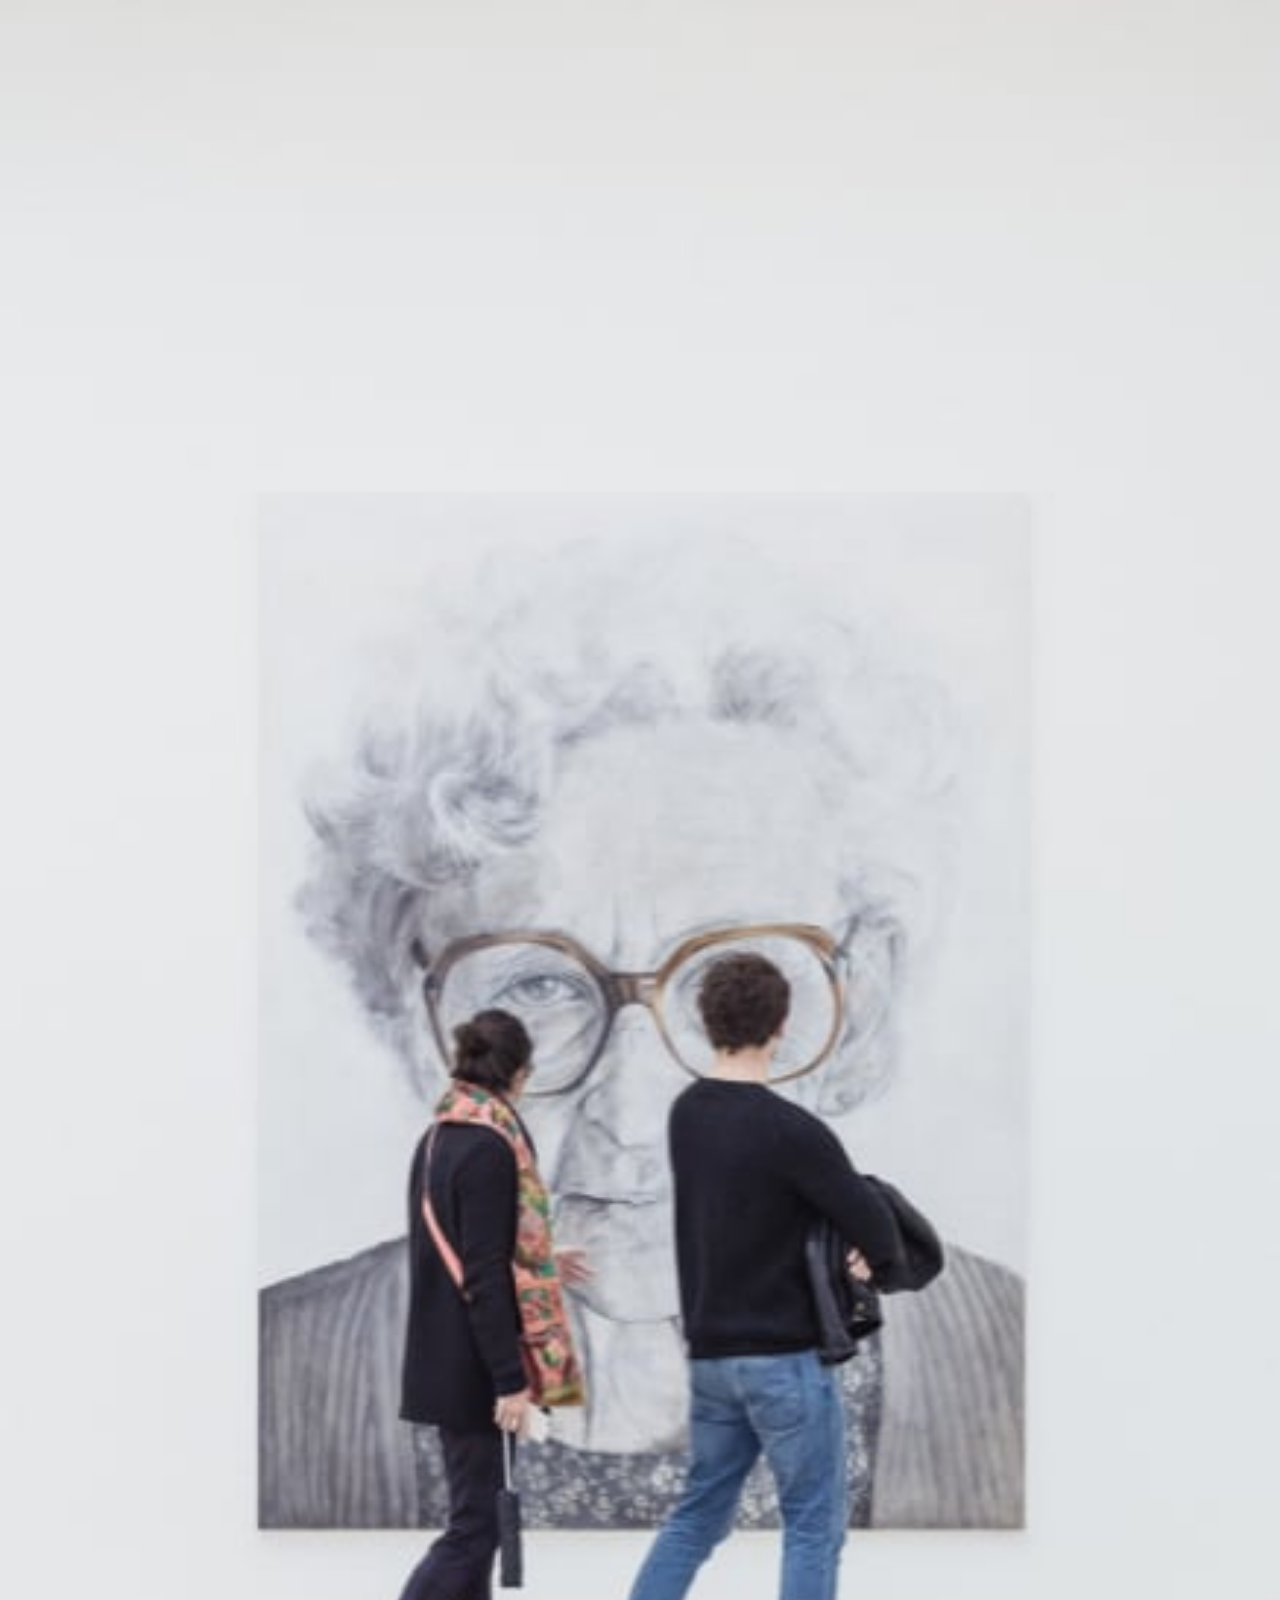
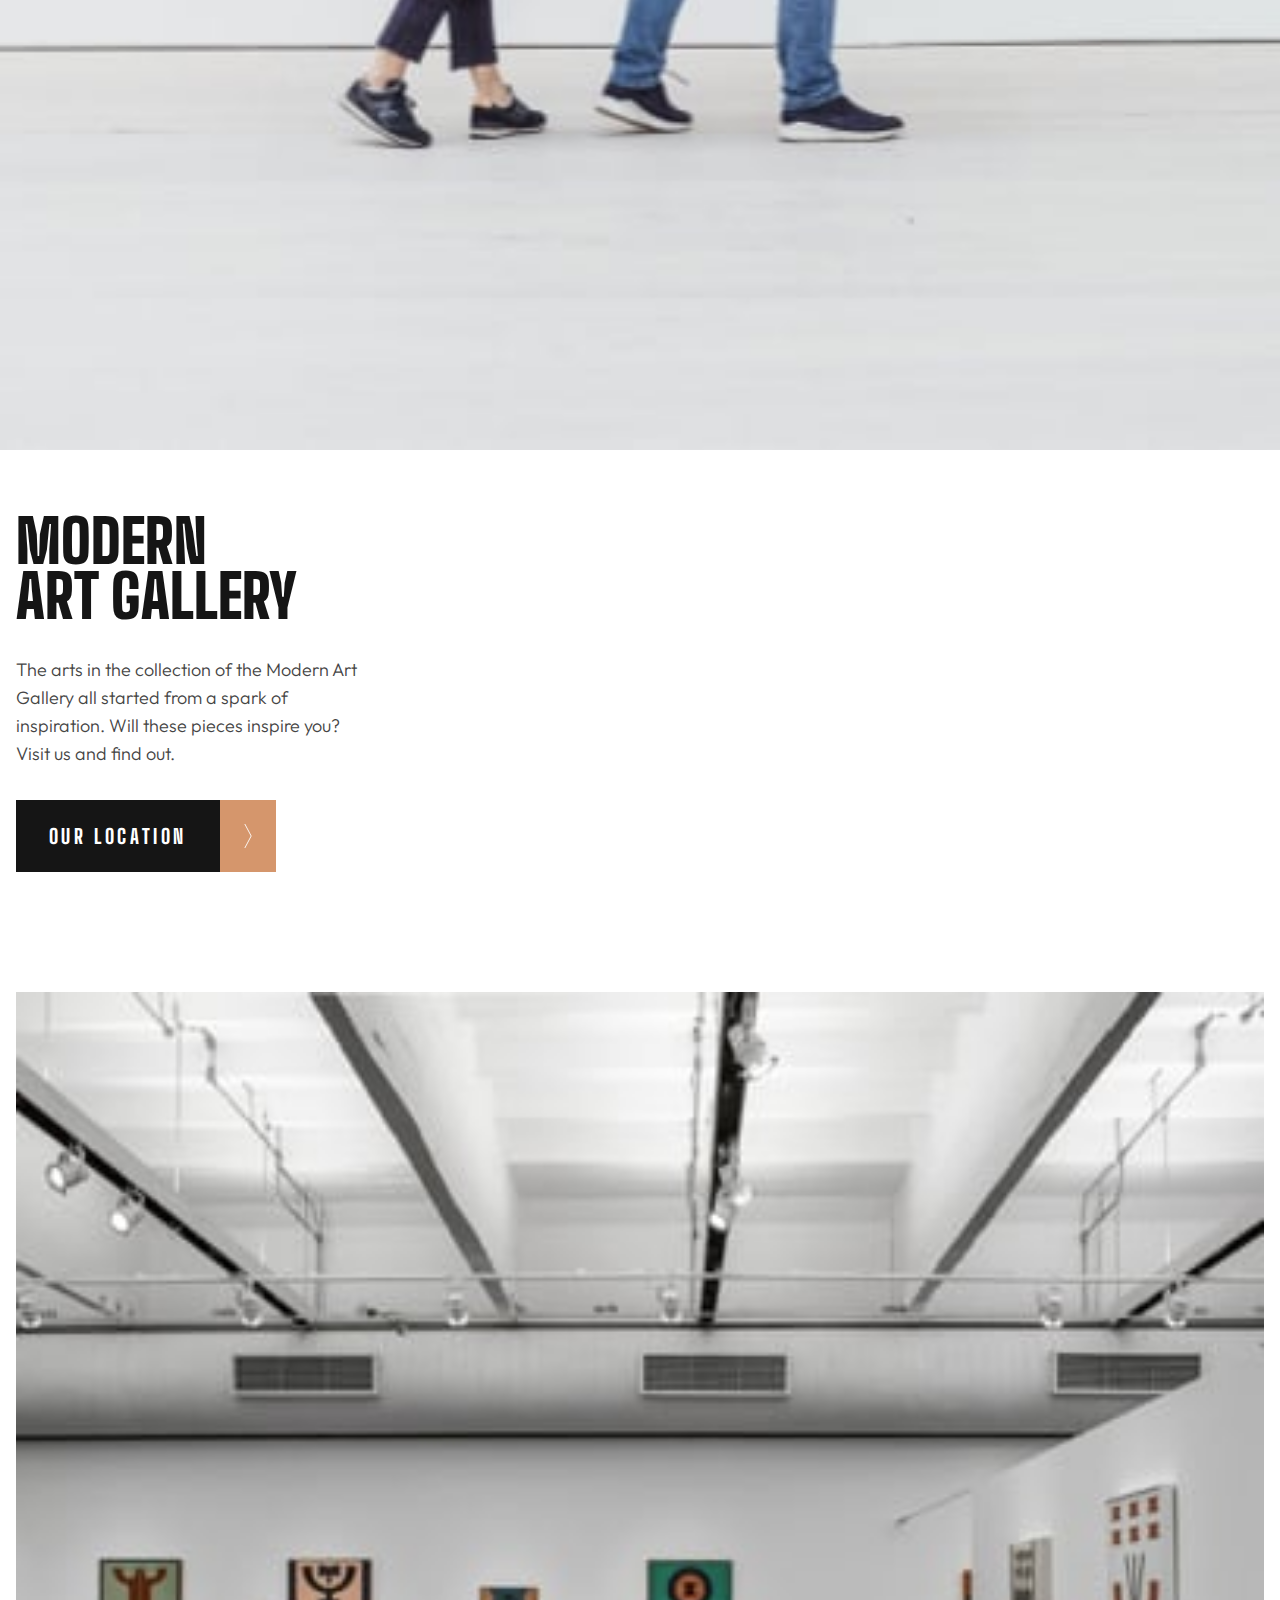
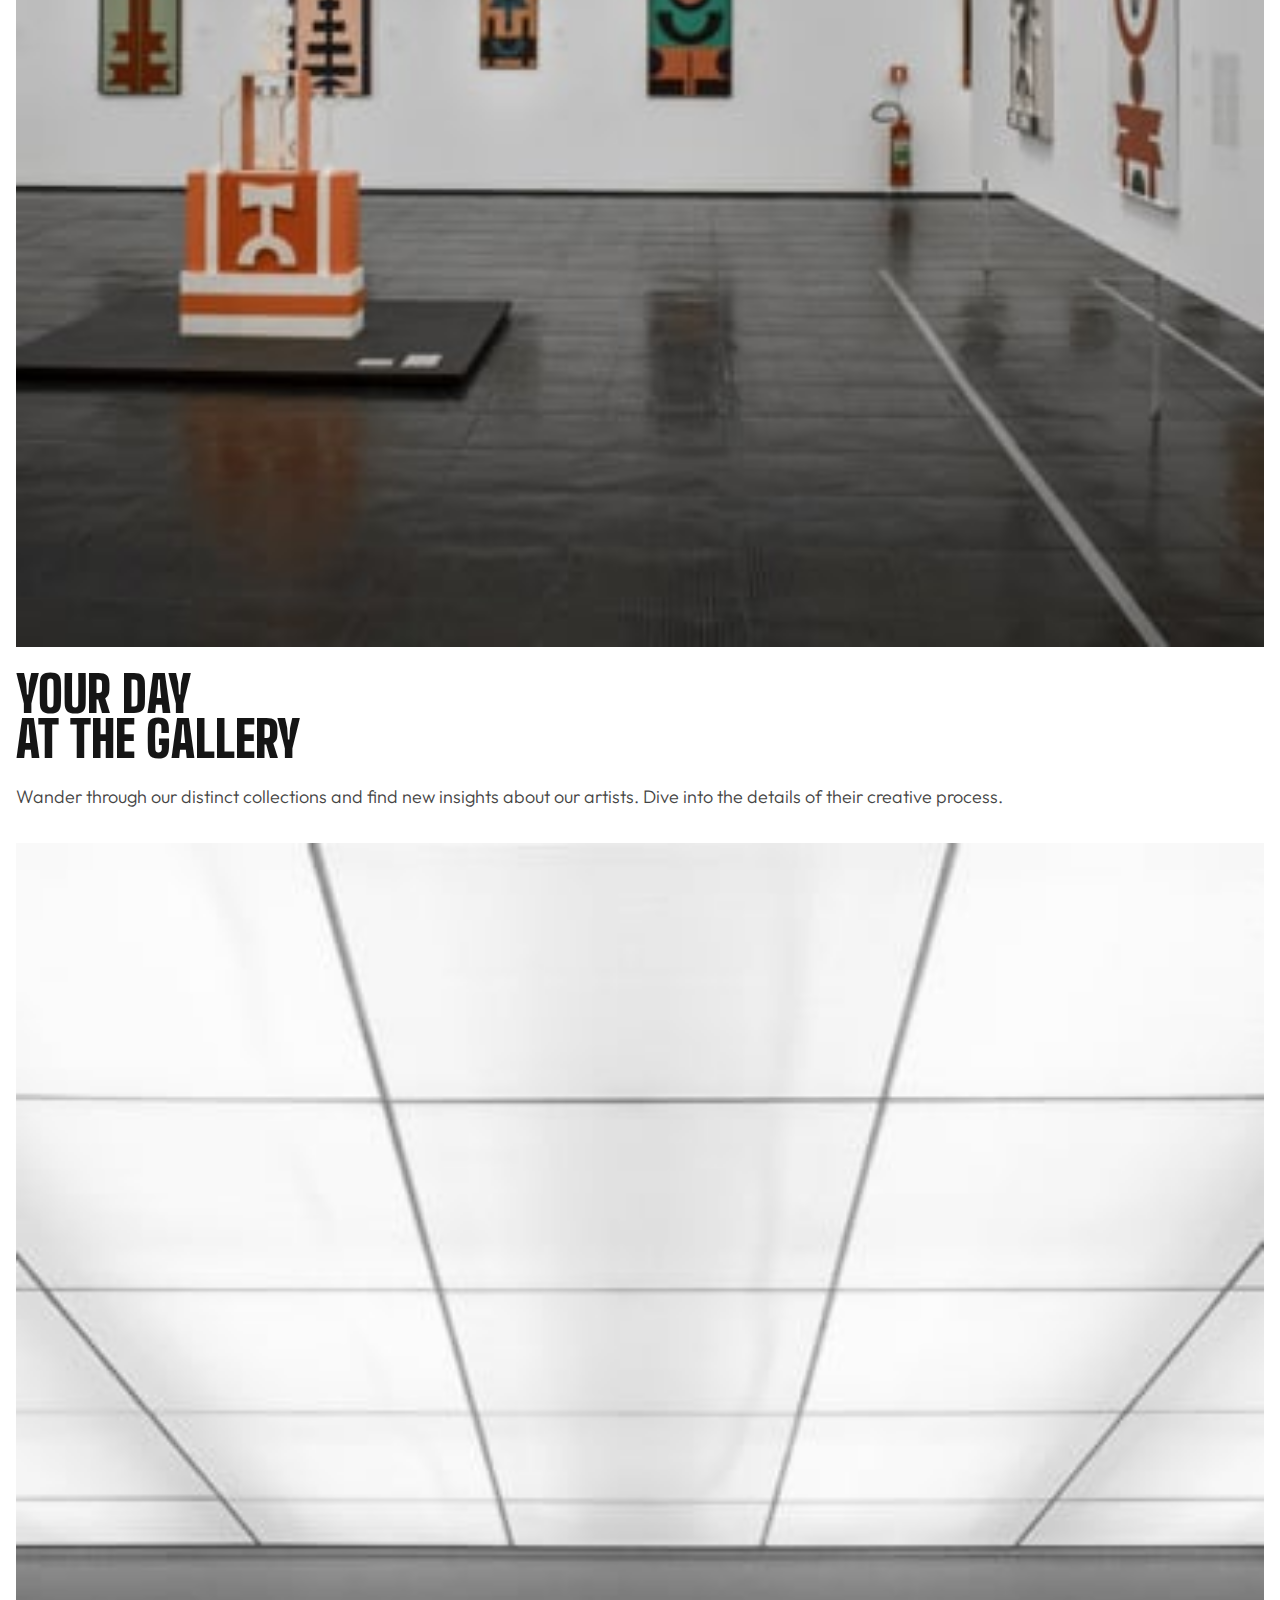
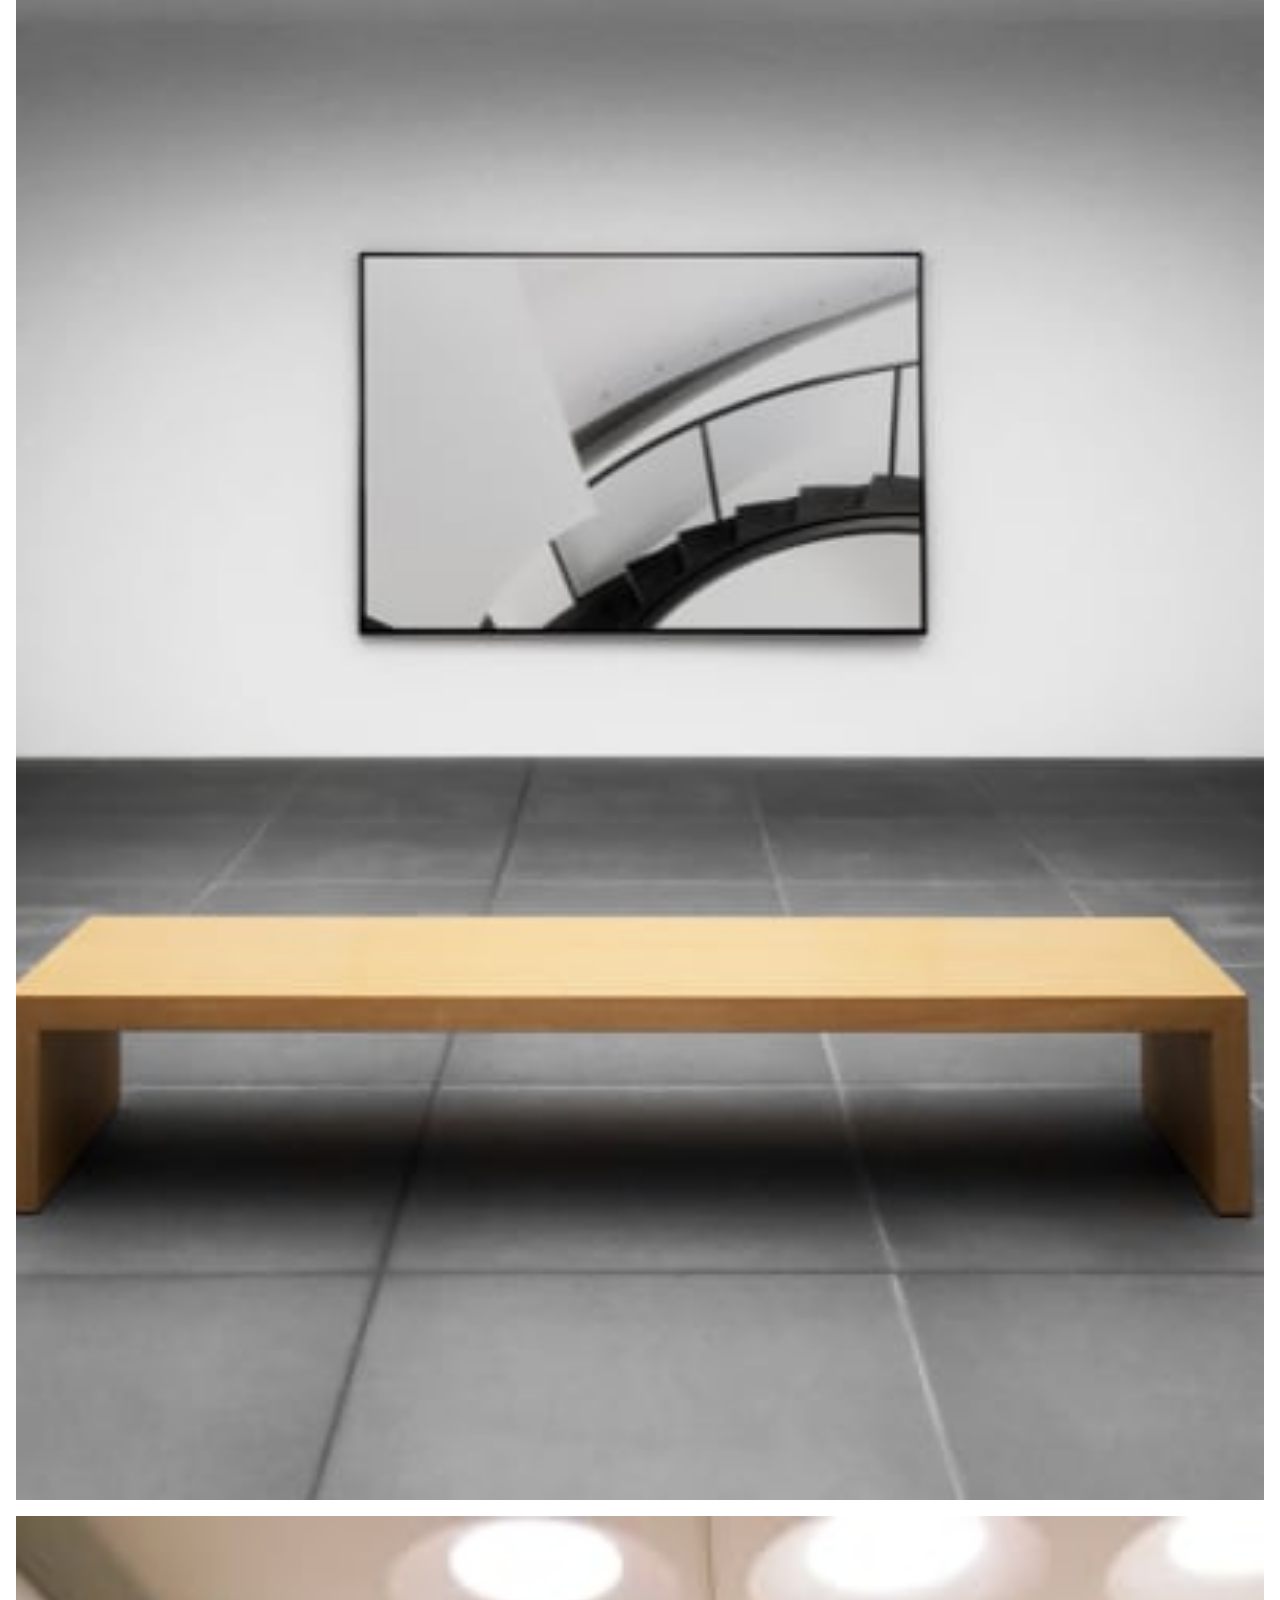
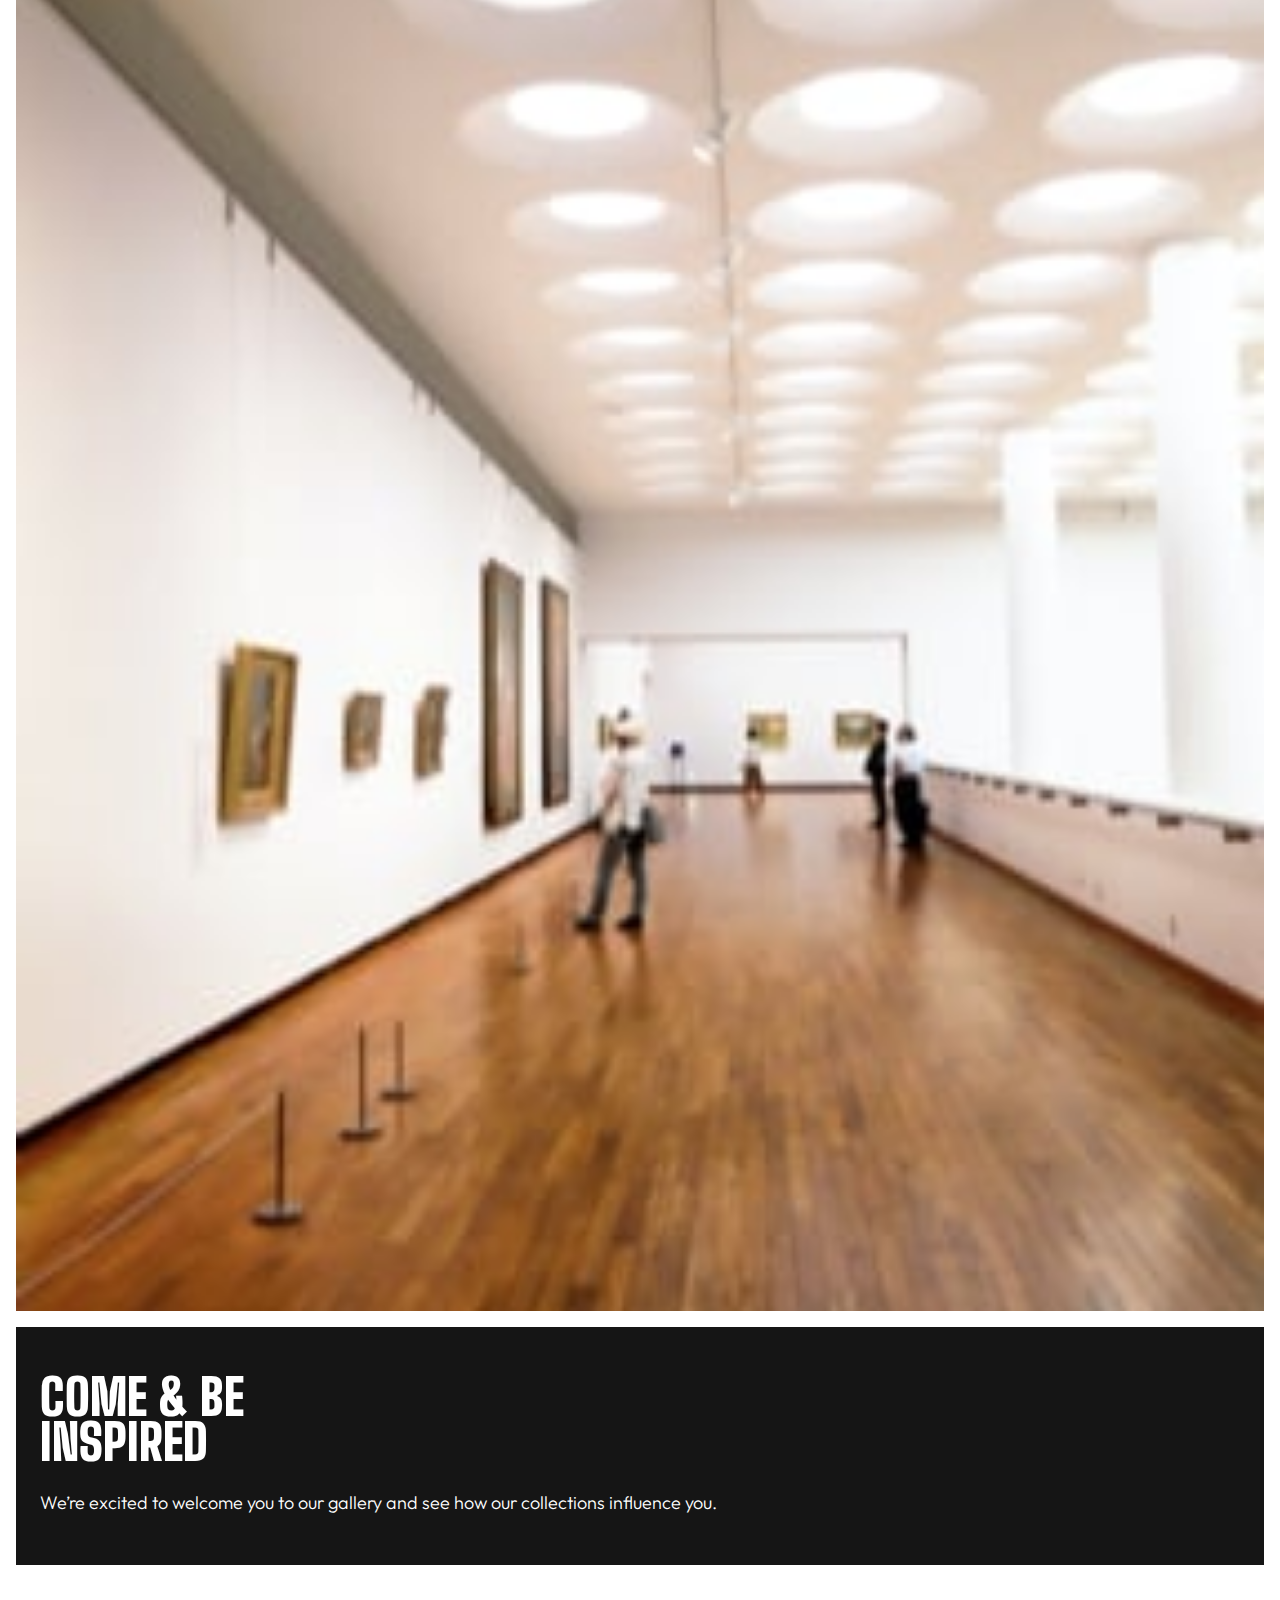
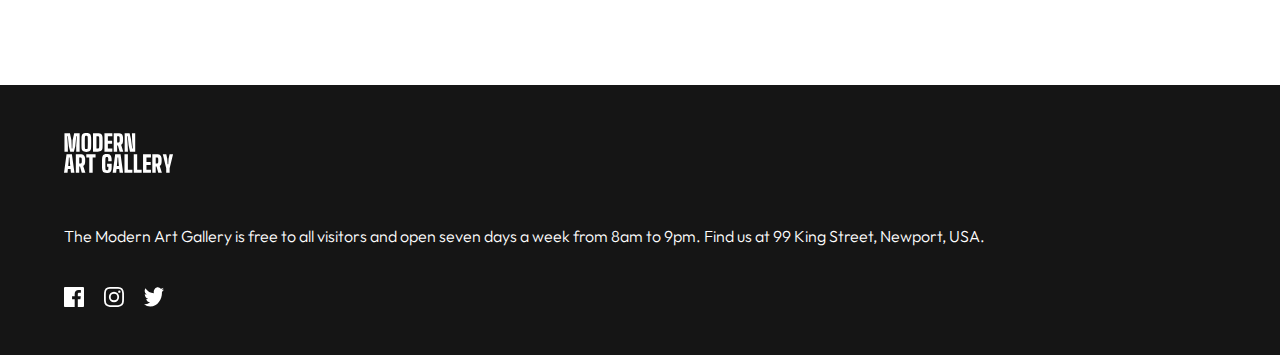
==== index.html @ cd9e4b85 "add first part" ====
<!DOCTYPE html>
<html lang="en">
  <head>
    <meta charset="UTF-8" />
    <meta name="viewport" content="width=device-width, initial-scale=1.0" />

    <link
      rel="icon"
      type="image/png"
      sizes="32x32"
      href="./assets/favicon-32x32.png"
    />
    <link rel="stylesheet" href="style.css" />

    <title>Art gallery website</title>
  </head>
  <body>
    <header class="header">
      <div class="black"></div>
      <div class="img__box">
        <!-- mobile -->
        <img
          src="./assets/mobile/image-hero.jpg"
          alt="image-hero"
          class="header__img"
          id="hero__mobile"
        />
        <img
          src="./assets/mobile/image-hero@2x.jpg"
          alt="image-hero"
          id="hero__mobilex2"
        />

        <!-- tablet -->
        <img
          src="./assets/tablet/image-hero.jpg"
          alt="hero"
          id="hero__tablet"
        />

        <img
          src="./assets/tablet/image-hero@2x.jpg"
          alt="herox2"
          id="hero__tabletx2"
        />

        <!-- desktop -->
        <img
          src="./assets/desktop/image-hero.jpg"
          alt="desktop"
          id="hero__desktop"
        />
        <img
          src="./assets/desktop/image-hero@2x.jpg"
          alt="desktop"
          id="hero__desktopx2"
        />
      </div>
      <div class="header__content">
        <div class="header__title">
          <h1 class="title">
            MODERN <br />
            ART GALLERY
          </h1>
        </div>
        <div class="header__text">
          <p class="header__para">
            The arts in the collection of the Modern Art Gallery all started
            from a spark of inspiration. Will these pieces inspire you? Visit us
            and find out.
          </p>
          <div class="location__div">
            <div class="location">
              <a href="./location.html" class="anchor"> our location</a>
            </div>
            <div class="arrow-div">
              <img
                src="./assets/icon-arrow-right.svg"
                alt="arrow"
                class="arrow right"
              />
            </div>
          </div>
        </div>
      </div>
    </header>

    <section class="gallery">
      <div class="first">
        <div class="first__img-box">
          <!-- mobile -->
          <img
            src="./assets/mobile/image-grid-1.jpg"
            alt="image 1"
            id="mobile1"
          />

          <img
            src="./assets/mobile/image-grid-1@2x.jpg"
            alt="image 1"
            id="mobile1x2"
          />

          <!-- tablet -->
          <img
            src="./assets/tablet/image-grid-1.jpg"
            alt="image1"
            id="tablet1"
          />
          <img
            src="./assets/tablet/image-grid-1@2x.jpg"
            alt="image2"
            id="tablet1x2"
          />

          <!-- desktop -->
          <img
            src="./assets/desktop/image-grid-1.jpg"
            alt="img"
            id="desktop1"
          />
          <img
            src="./assets/desktop/image-grid-1@2x.jpg"
            alt="img"
            id="desktop1x2"
          />
        </div>
        <div class="first__text">
          <h1 class="first__title">
            Your Day <br />
            at the Gallery
          </h1>
          <p class="first__para">
            Wander through our distinct collections and find new insights about
            our artists. Dive into the details of their creative process.
          </p>
        </div>
      </div>
      <div class="second">
        <div class="second__img-box">
          <!-- mobile -->
          <img
            src="./assets/mobile/image-grid-2.jpg"
            alt="image 2"
            id="mobile2"
          />
          <img
            src="./assets/mobile/image-grid-2@2x.jpg"
            alt="image 2"
            id="mobile2x2"
          />
          <!-- tablet -->
          <img
            src="./assets/tablet/image-grid-2.jpg"
            alt="image2"
            id="tablet2"
          />
          <img
            src="./assets/tablet/image-grid-2@2x.jpg"
            alt="image2"
            id="tablet2x2"
          />
          <!-- desktop -->
          <img
            src="./assets/desktop/image-grid-2.jpg"
            alt="img"
            id="desktop2"
          />
          <img
            src="./assets/desktop/image-grid-2@2x.jpg"
            alt="img"
            id="desktop2x2"
          />
          <!-- mobile -->
          <img
            src="./assets/mobile/image-grid-3.jpg"
            alt="image 3"
            id="mobile3"
          />
          <img
            src="./assets/mobile/image-grid-3@2x.jpg"
            alt="image 3"
            id="mobile3x2"
          />
          <!-- tablet -->
          <img
            src="./assets/tablet/image-grid-3.jpg"
            alt="image3"
            id="tablet3"
          />
          <img
            src="./assets/tablet/image-grid-3@2x.jpg"
            alt="image2"
            id="tablet3x2"
          />
          <!-- desktop -->
          <img
            src="./assets/desktop/image-grid-3.jpg"
            alt="img"
            id="desktop3"
          />
          <img
            src="./assets/desktop/image-grid-3@2x.jpg"
            alt="img"
            id="desktop3x2"
          />
        </div>

        <div class="second__text">
          <h1 class="second__title">
            COME & BE <br />
            INSPIRED
          </h1>
          <p class="second__para">
            We’re excited to welcome you to our gallery and see how our
            collections influence you.
          </p>
        </div>
      </div>
    </section>

    <footer class="footer">
      <div class="footer__content">
        <div class="footer__logo">
          <img src="./assets/logo-light.svg" alt="logo" class="logo" />
        </div>

        <p class="footer__para">
          The Modern Art Gallery is free to all visitors and open seven days a
          week from 8am to 9pm. Find us at 99 King Street, Newport, USA.
        </p>
        <div class="footer__social">
          <img src="./assets/icon-facebook.svg" alt="fb icon" class="icon" />
          <img
            src="./assets/icon-instagram.svg"
            alt="insta icon"
            class="icon"
          />
          <img src="./assets/icon-twitter.svg" alt="twit icon" class="icon" />
        </div>
      </div>
    </footer>
  </body>
</html>
---- style.css ----
@import url("https://fonts.googleapis.com/css2?family=Big+Shoulders+Display:wght@900&family=Outfit:wght@300&display=swap");

* {
  margin: 0;
  padding: 0;
}

*,
*::after,
*::before {
  box-sizing: inherit;
}

html {
  font-size: 62.5%;
  box-sizing: border-box;
}

body {
  overflow-x: hidden;
}

img {
  width: 100%;
}

#hero__mobilex2,
#mobile1x2,
#mobile2x2,
#mobile3x2,
#hero__tablet,
#hero__tabletx2,
#tablet1,
#tablet1x2,
#tablet2,
#tablet2x2,
#tablet3,
#tablet3x2,
#hero__desktop,
#hero__desktopx2,
#desktop1,
#desktop1x2,
#desktop2,
#desktop2x2,
#desktop3,
#desktop3x2 {
  display: none;
}
.black {
  display: none;
}

.header {
  display: flex;
  flex-direction: column;
  width: 100%;
  gap: 3.2rem;
}

.img__box {
  width: 100%;
}

.header__img {
  width: 100%;
}

.header__content {
  display: flex;
  flex-direction: column;
  gap: 3.2rem;
  margin: 3.2rem 1.6rem 12rem 1.6rem;
}

.header__title {
  max-width: 34.3rem;
}

.title {
  font-family: "Big Shoulders Display";
  font-weight: 900;
  font-size: 6rem;
  line-height: 5.5rem;

  text-transform: uppercase;
  color: #151515;
}

.header__text {
  display: flex;
  flex-direction: column;
  gap: 3.2rem;
}
.header__para {
  max-width: 34.3rem;
  font-family: "Outfit";
  font-weight: 300;
  font-size: 1.8rem;
  line-height: 2.8rem;
  color: #444444;
}

.location__div {
  width: 26rem;
  display: flex;
}

.location {
  background: #151515;
  width: 20.4rem;
  height: 7.2rem;
  display: flex;
  justify-content: center;
  align-items: center;
  transition: all 0.3s;
}

.anchor {
  color: white;
  font-family: "Big Shoulders Display";
  font-style: normal;
  font-weight: 800;
  font-size: 2rem;
  line-height: 2.4rem;
  letter-spacing: 3.6px;
  text-decoration: none;
  text-transform: uppercase;
  transition: all 0.3s;
}

.arrow-div {
  background: #d5966c;
  width: 5.6rem;
  display: flex;
  justify-content: center;
  align-items: center;
}

.arrow {
  width: 0.8rem;
  height: 2.4rem;
}

.location__div:hover .location {
  background-color: #d5966c;
}

.location__div:hover .arrow-div {
  background-color: #151515;
}

.gallery {
  display: flex;
  flex-direction: column;
  margin: 0 1.6rem 12rem 1.6rem;
}

.first__title {
  font-family: "Big Shoulders Display";
  font-style: normal;
  font-weight: 900;
  font-size: 5rem;
  line-height: 4.5rem;
  margin-top: 2.5rem;
  margin-bottom: 2.1rem;
  text-transform: uppercase;

  color: #151515;
}

.first__para {
  font-family: "Outfit";
  font-style: normal;
  font-weight: 300;
  font-size: 1.8rem;
  line-height: 2.8rem;
  margin-bottom: 3.2rem;

  color: #444444;
}

.second {
  display: flex;
  flex-direction: column;
  gap: 1.6rem;
}

.second__img-box {
  display: flex;
  flex-direction: column;
  gap: 1.6rem;
}

.second__text {
  background: #151515;
}

.second__title {
  font-family: "Big Shoulders Display";
  font-style: normal;
  font-weight: 900;
  font-size: 5rem;
  line-height: 4.5rem;
  margin: 4.8rem 2.4rem 2.4rem 2.4rem;

  text-transform: uppercase;
  color: #ffffff;
}

.second__para {
  font-family: "Outfit";
  font-style: normal;
  font-weight: 300;
  font-size: 1.8rem;
  line-height: 2.8rem;
  margin: 0 2.4rem 4.8rem 2.4rem;

  color: #ffffff;
}

.footer {
  background-color: #151515;
  display: flex;
  flex-direction: column;
}

.footer__content {
  margin-left: 3.2rem;
  margin-right: 3.2rem;
}

.footer__logo {
  margin: 4.8rem 3.2rem;
}

.logo {
  width: 11rem;
  height: 4rem;
}

.icon {
  width: 2rem;
  height: 2rem;
  cursor: pointer;
}

.icon:hover {
  fill: #d5966c;
}

.footer__para {
  font-family: "Outfit";
  font-style: normal;
  font-weight: 300;
  font-size: 1.6rem;
  line-height: 2.6rem;
  margin-left: 3.2rem;
  margin-right: 3.2rem;
  margin-bottom: 3.8rem;
  color: #ffffff;
}

.footer__social {
  display: flex;
  justify-content: space-between;
  width: 10rem;
  margin-left: 3.2rem;
  margin-bottom: 4.8rem;
}

/* mobile x2 version */
@media screen and (min-width: 375px) {
  #hero__mobile,
  #mobile1,
  #mobile2,
  #mobile3 {
    display: none;
  }

  #hero__mobilex2,
  #mobile1x2,
  #mobile2x2,
  #mobile3x2 {
    display: block;
  }
}

/* tablet version */

@media screen and (min-width: 768px) {
  #hero__mobilex2,
  #mobile1x2,
  #mobile2x2,
  #mobile3x2 {
    display: none;
  }

  #hero__tablet,
  #tablet1,
  #tablet2,
  #tablet3 {
    display: block;
  }
}
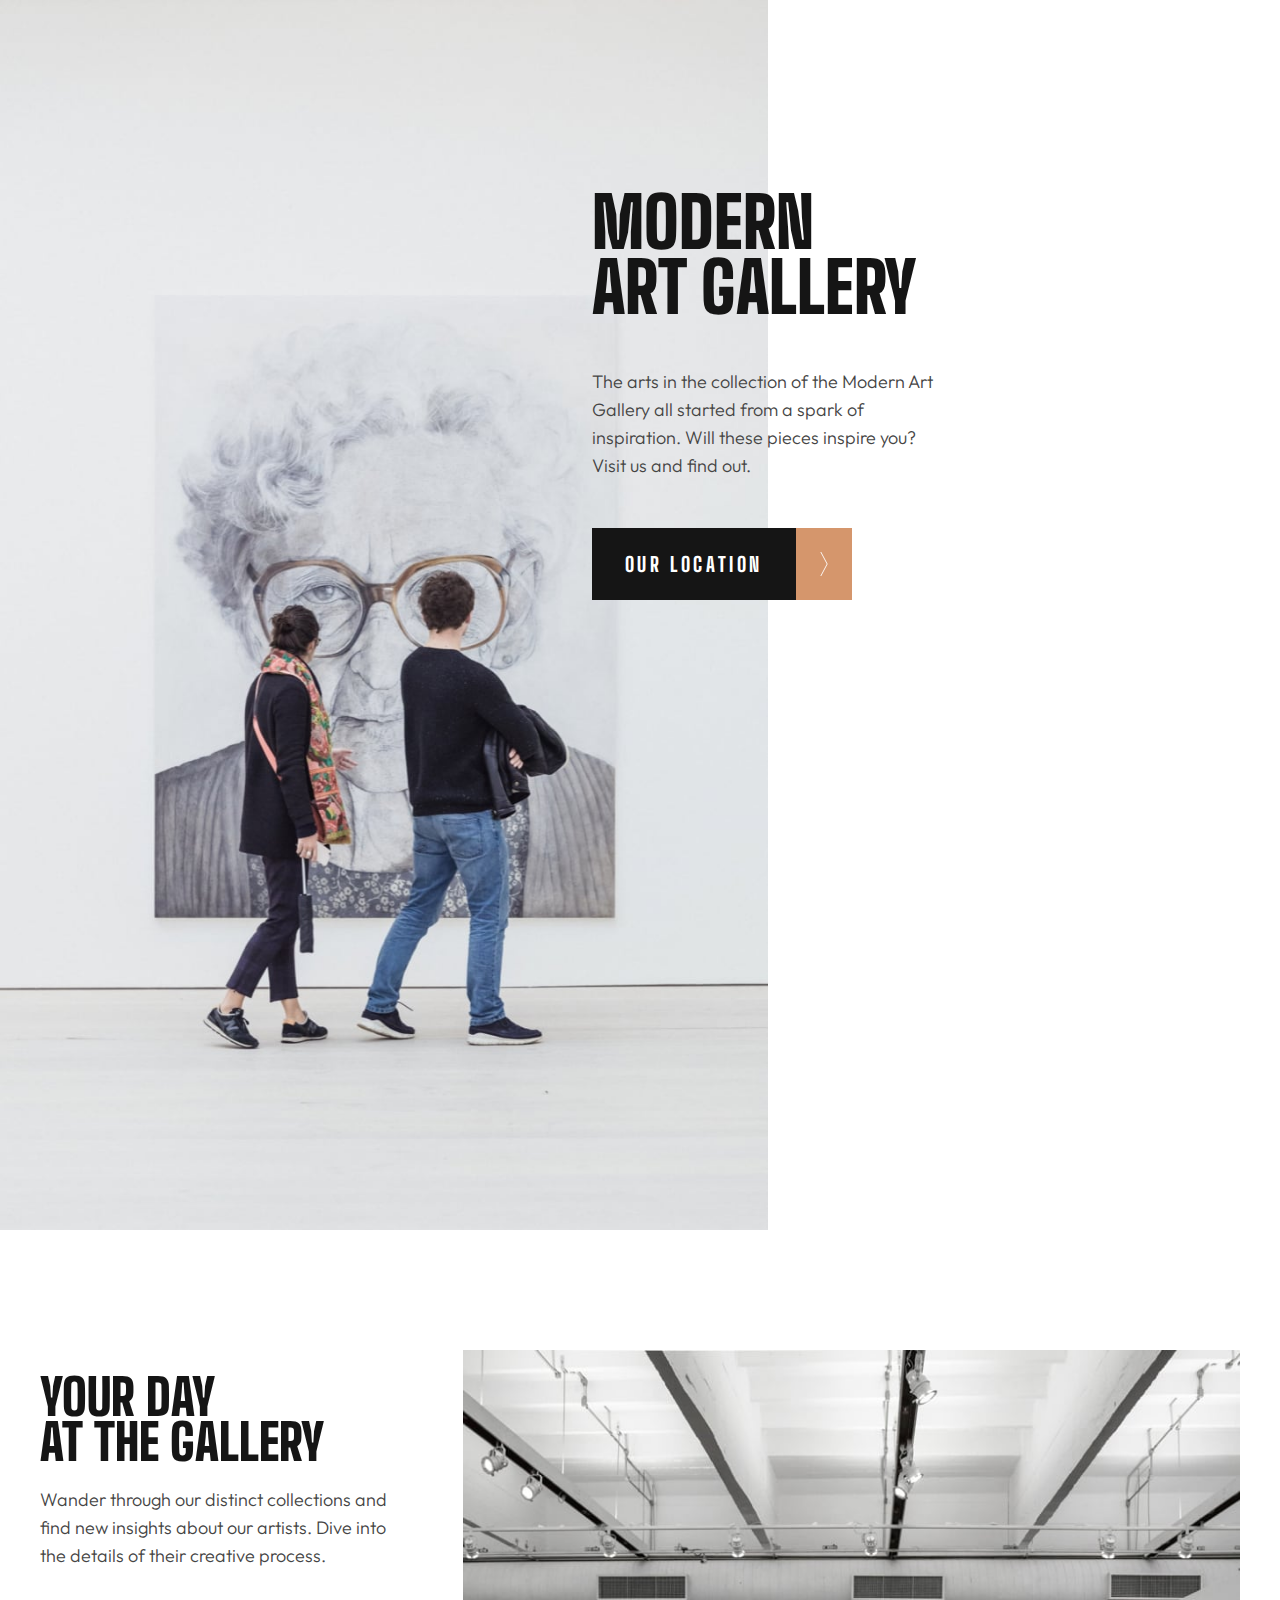
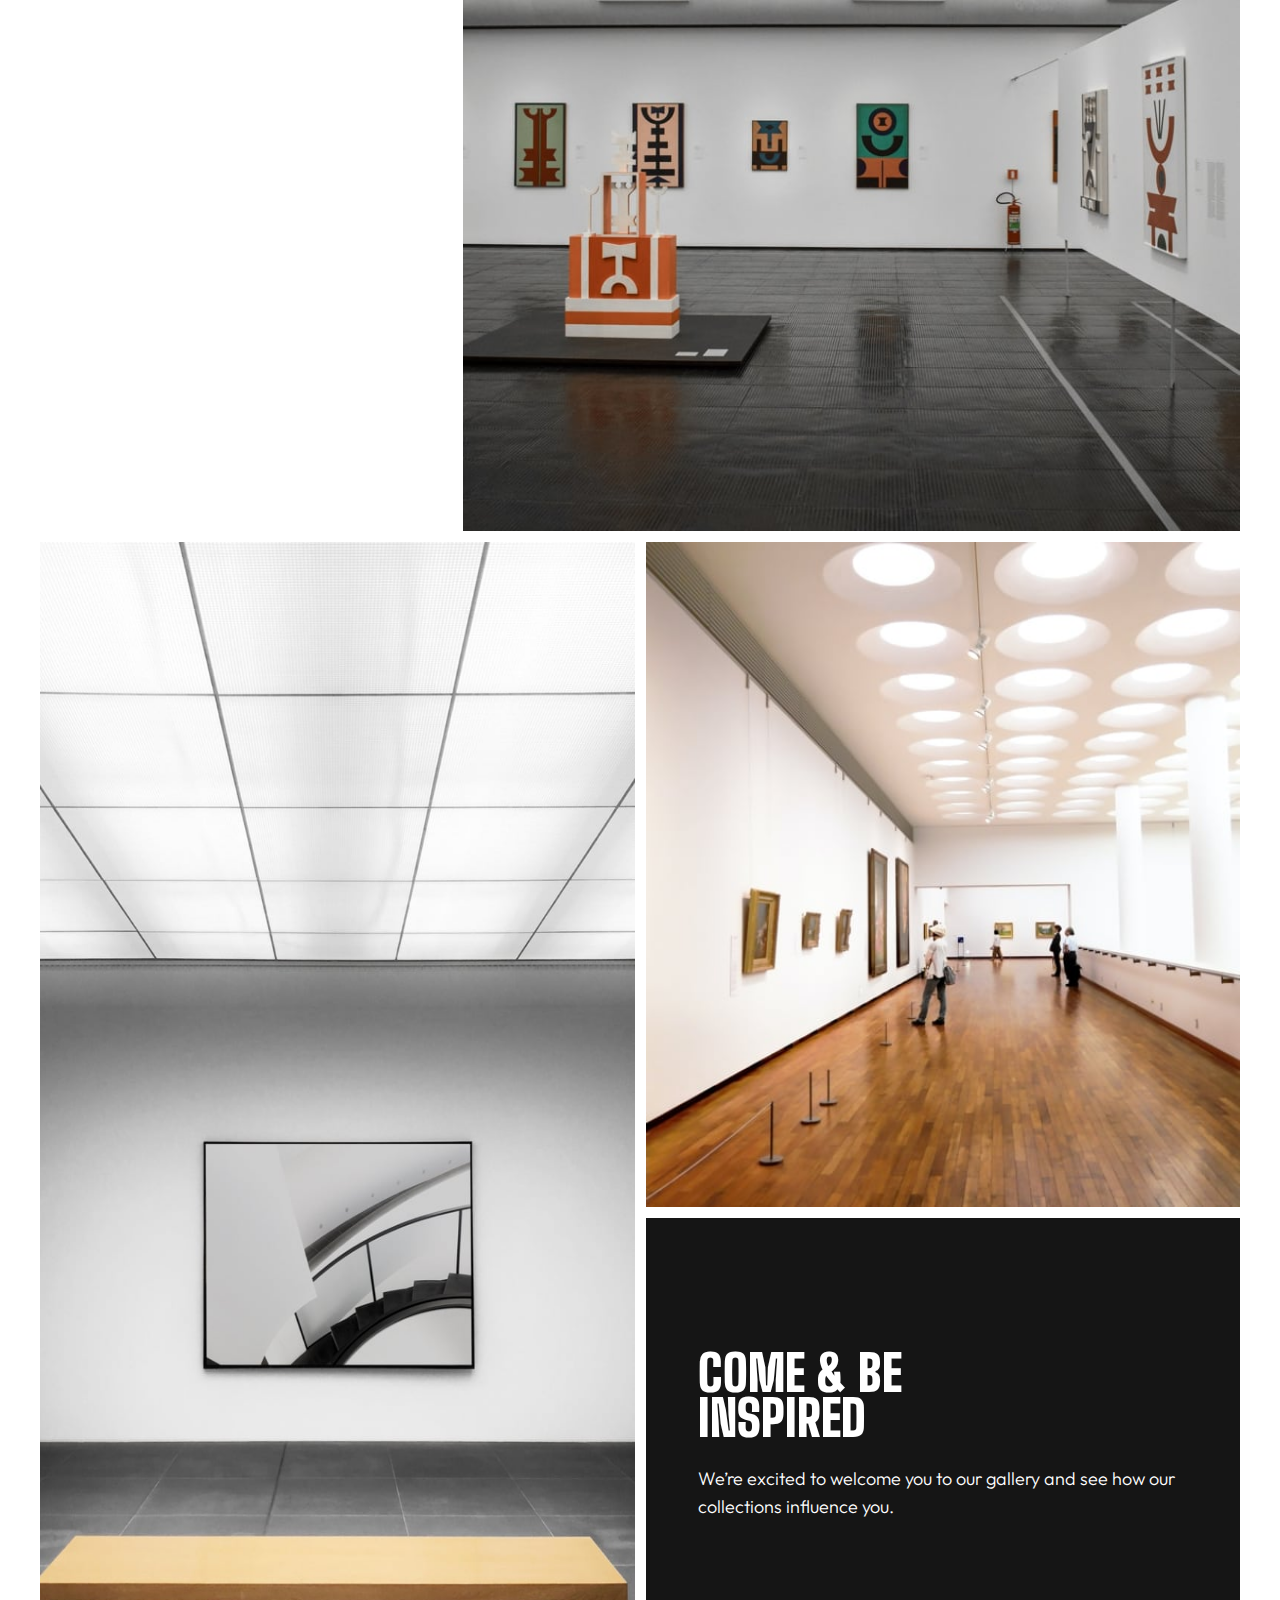
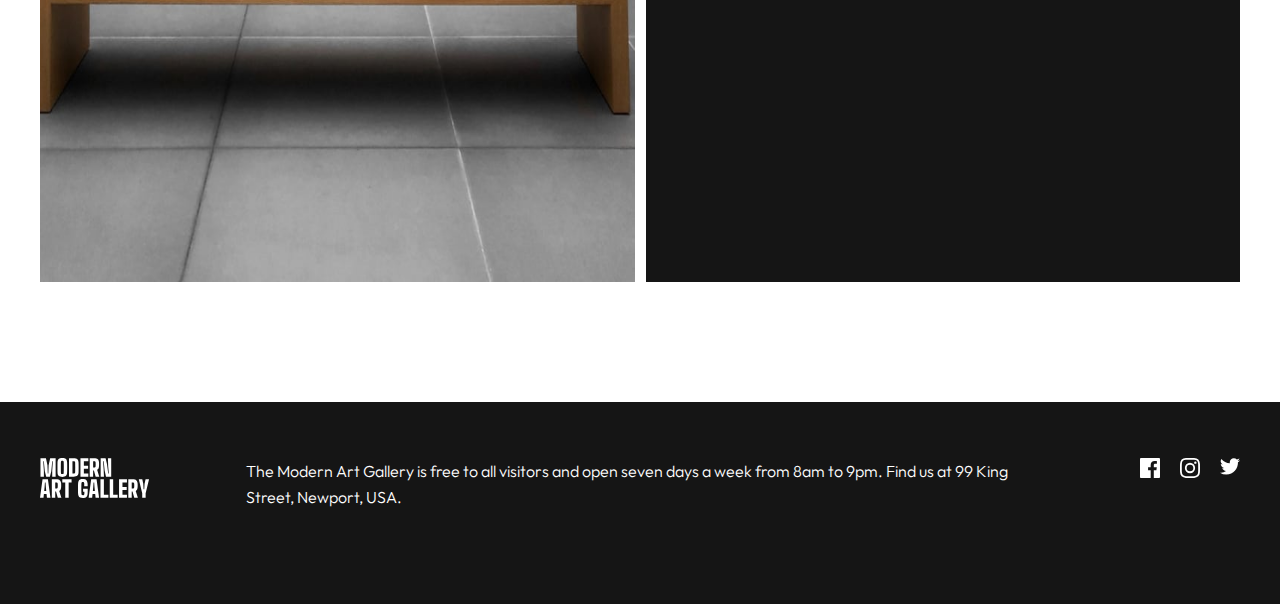
==== commit 48558618: "'finished'" ====
--- a/index.html
+++ b/index.html
@@ -16,69 +16,71 @@
   </head>
   <body>
     <header class="header">
-      <div class="black"></div>
-      <div class="img__box">
-        <!-- mobile -->
-        <img
-          src="./assets/mobile/image-hero.jpg"
-          alt="image-hero"
-          class="header__img"
-          id="hero__mobile"
-        />
-        <img
-          src="./assets/mobile/image-hero@2x.jpg"
-          alt="image-hero"
-          id="hero__mobilex2"
-        />
-
-        <!-- tablet -->
-        <img
-          src="./assets/tablet/image-hero.jpg"
-          alt="hero"
-          id="hero__tablet"
-        />
-
-        <img
-          src="./assets/tablet/image-hero@2x.jpg"
-          alt="herox2"
-          id="hero__tabletx2"
-        />
-
-        <!-- desktop -->
-        <img
-          src="./assets/desktop/image-hero.jpg"
-          alt="desktop"
-          id="hero__desktop"
-        />
-        <img
-          src="./assets/desktop/image-hero@2x.jpg"
-          alt="desktop"
-          id="hero__desktopx2"
-        />
-      </div>
-      <div class="header__content">
-        <div class="header__title">
-          <h1 class="title">
-            MODERN <br />
-            ART GALLERY
-          </h1>
-        </div>
-        <div class="header__text">
-          <p class="header__para">
-            The arts in the collection of the Modern Art Gallery all started
-            from a spark of inspiration. Will these pieces inspire you? Visit us
-            and find out.
-          </p>
-          <div class="location__div">
-            <div class="location">
-              <a href="./location.html" class="anchor"> our location</a>
-            </div>
-            <div class="arrow-div">
-              <img
-                src="./assets/icon-arrow-right.svg"
-                alt="arrow"
-                class="arrow right"
-              />
+      <div class="header__box">
+        <div class="black"></div>
+        <div class="img__box">
+          <!-- mobile -->
+          <img
+            src="./assets/mobile/image-hero.jpg"
+            alt="image-hero"
+            class="header__img"
+            id="hero__mobile"
+          />
+          <img
+            src="./assets/mobile/image-hero@2x.jpg"
+            alt="image-hero"
+            id="hero__mobilex2"
+          />
+
+          <!-- tablet -->
+          <img
+            src="./assets/tablet/image-hero.jpg"
+            alt="hero"
+            id="hero__tablet"
+          />
+
+          <img
+            src="./assets/tablet/image-hero@2x.jpg"
+            alt="herox2"
+            id="hero__tabletx2"
+          />
+
+          <!-- desktop -->
+          <img
+            src="./assets/desktop/image-hero.jpg"
+            alt="desktop"
+            id="hero__desktop"
+          />
+          <img
+            src="./assets/desktop/image-hero@2x.jpg"
+            alt="desktop"
+            id="hero__desktopx2"
+          />
+        </div>
+        <div class="header__content">
+          <div class="header__title">
+            <h1 class="title">
+              MODERN <br />
+              ART GALLERY
+            </h1>
+          </div>
+          <div class="header__text">
+            <p class="header__para">
+              The arts in the collection of the Modern Art Gallery all started
+              from a spark of inspiration. Will these pieces inspire you? Visit
+              us and find out.
+            </p>
+            <div class="location__div">
+              <div class="location">
+                <a href="./location.html" class="anchor"> our location</a>
+              </div>
+              <div class="arrow-div">
+                <img
+                  src="./assets/icon-arrow-right.svg"
+                  alt="arrow"
+                  class="arrow right"
+                />
+              </div>
             </div>
           </div>
         </div>
@@ -204,17 +206,17 @@
             alt="img"
             id="desktop3x2"
           />
-        </div>
-
-        <div class="second__text">
-          <h1 class="second__title">
-            COME & BE <br />
-            INSPIRED
-          </h1>
-          <p class="second__para">
-            We’re excited to welcome you to our gallery and see how our
-            collections influence you.
-          </p>
+
+          <div class="second__text">
+            <h1 class="second__title">
+              COME & BE <br />
+              INSPIRED
+            </h1>
+            <p class="second__para">
+              We’re excited to welcome you to our gallery and see how our
+              collections influence you.
+            </p>
+          </div>
         </div>
       </div>
     </section>
@@ -230,13 +232,29 @@
           week from 8am to 9pm. Find us at 99 King Street, Newport, USA.
         </p>
         <div class="footer__social">
-          <img src="./assets/icon-facebook.svg" alt="fb icon" class="icon" />
-          <img
-            src="./assets/icon-instagram.svg"
-            alt="insta icon"
-            class="icon"
-          />
-          <img src="./assets/icon-twitter.svg" alt="twit icon" class="icon" />
+          <svg xmlns="http://www.w3.org/2000/svg" width="20" height="20">
+            <path
+              d="M18.896 0H1.104C.494 0 0 .494 0 1.104v17.793C0 19.506.494 20 1.104 20h9.58v-7.745H8.076V9.237h2.606V7.01c0-2.583 1.578-3.99 3.883-3.99 1.104 0 2.052.082 2.329.119v2.7h-1.598c-1.254 0-1.496.597-1.496 1.47v1.928h2.989l-.39 3.018h-2.6V20h5.098c.608 0 1.102-.494 1.102-1.104V1.104C20 .494 19.506 0 18.896 0Z"
+              id="fb"
+              fill="#FFF"
+            />
+          </svg>
+
+          <svg width="20" height="20" xmlns="http://www.w3.org/2000/svg">
+            <path
+              d="M10 1.802c2.67 0 2.987.01 4.042.059 2.71.123 3.975 1.409 4.099 4.099.048 1.054.057 1.37.057 4.04 0 2.672-.01 2.988-.057 4.042-.124 2.687-1.387 3.975-4.1 4.099-1.054.048-1.37.058-4.041.058-2.67 0-2.987-.01-4.04-.058-2.718-.124-3.977-1.416-4.1-4.1-.048-1.054-.058-1.37-.058-4.041 0-2.67.01-2.986.058-4.04.124-2.69 1.387-3.977 4.1-4.1 1.054-.048 1.37-.058 4.04-.058ZM10 0C7.284 0 6.944.012 5.877.06 2.246.227.227 2.242.061 5.877.01 6.944 0 7.284 0 10s.012 3.057.06 4.123c.167 3.632 2.182 5.65 5.817 5.817 1.067.048 1.407.06 4.123.06s3.057-.012 4.123-.06c3.629-.167 5.652-2.182 5.816-5.817.05-1.066.061-1.407.061-4.123s-.012-3.056-.06-4.122C19.777 2.249 17.76.228 14.124.06 13.057.01 12.716 0 10 0Zm0 4.865a5.135 5.135 0 1 0 0 10.27 5.135 5.135 0 0 0 0-10.27Zm0 8.468a3.333 3.333 0 1 1 0-6.666 3.333 3.333 0 0 1 0 6.666Zm5.338-9.87a1.2 1.2 0 1 0 0 2.4 1.2 1.2 0 0 0 0-2.4Z"
+              id="insta"
+              fill="#FFF"
+            />
+          </svg>
+
+          <svg width="20" height="17" xmlns="http://www.w3.org/2000/svg">
+            <path
+              d="M20 2.172a8.192 8.192 0 0 1-2.357.646 4.11 4.11 0 0 0 1.805-2.27 8.22 8.22 0 0 1-2.606.996A4.096 4.096 0 0 0 13.847.248c-2.65 0-4.596 2.472-3.998 5.037A11.648 11.648 0 0 1 1.392 1a4.109 4.109 0 0 0 1.27 5.478 4.086 4.086 0 0 1-1.858-.513c-.045 1.9 1.318 3.679 3.291 4.075a4.113 4.113 0 0 1-1.853.07 4.106 4.106 0 0 0 3.833 2.849A8.25 8.25 0 0 1 0 14.658a11.616 11.616 0 0 0 6.29 1.843c7.618 0 11.923-6.434 11.663-12.205A8.354 8.354 0 0 0 20 2.172Z"
+              id="twitter"
+              fill="#FFF"
+            />
+          </svg>
         </div>
       </div>
     </footer>
--- a/style.css
+++ b/style.css
@@ -268,6 +268,14 @@
   margin-bottom: 4.8rem;
 }
 
+
+#fb:hover,
+#insta:hover,
+#twitter:hover {
+  fill: #d5966c;
+  cursor: pointer;
+}
+
 /* mobile x2 version */
 @media screen and (min-width: 375px) {
   #hero__mobile,
@@ -301,4 +309,265 @@
   #tablet3 {
     display: block;
   }
-}
+
+  .header {
+    margin-bottom: 12rem;
+  }
+
+  .header__box {
+    display: flex;
+    align-items: center;
+  }
+  .img__box {
+    width: 60%;
+  }
+  #hero__tablet {
+    width: 100%;
+    height: 70rem;
+    z-index: -1;
+  }
+
+  .header__content {
+    margin-right: 4rem;
+    position: absolute;
+    left: 35%;
+    width: 40%;
+    gap: 4.8rem;
+  }
+
+  .header__text {
+    gap: 4.8rem;
+  }
+
+  .title {
+    font-size: 7rem;
+    line-height: 6.5rem;
+  }
+
+  .gallery {
+    margin: 0 4rem 12rem 4rem;
+  }
+  .first {
+    display: flex;
+    gap: 6.8rem;
+    margin-bottom: 1.1rem;
+  }
+
+  .first__img-box {
+    order: 2;
+    width: 180%;
+  }
+
+  .second__img-box {
+    display: grid;
+    grid-template-columns: repeat(2, 1fr);
+    grid-template-rows: repeat(2, 1fr);
+    gap: 1.1rem;
+  }
+
+  #tablet2 {
+    grid-area: 1 / 1 / 3 / 2;
+  }
+
+  #tablet3 {
+    grid-area: 1 / 2 / 2 / 3;
+  }
+
+  #tablet3,
+  #tablet2 {
+    height: 100%;
+  }
+
+  .second__text {
+    padding: 8.5rem 2.8rem;
+    grid-area: 2 / 2 / 3 / 3;
+  }
+
+  .footer__content {
+    margin: 5.6rem 4rem;
+    display: flex;
+    align-items: flex-start;
+    gap: 6.4rem;
+  }
+
+  .footer__logo {
+    margin: 0;
+  }
+
+  .footer__social {
+    gap: 2rem;
+  }
+}
+
+/* tablet x2 version */
+
+@media screen and (min-width: 1023px) {
+  #hero__tablet,
+  #tablet1,
+  #tablet2,
+  #tablet3 {
+    display: none;
+  }
+
+  #hero__tabletx2,
+  #tablet1x2,
+  #tablet2x2,
+  #tablet3x2 {
+    display: block;
+  }
+
+  #tablet1x2,
+  #tablet2x2,
+  #tablet3x2 {
+    width: 100%;
+    height: 100%;
+  }
+  .header__content {
+    bottom: 20%;
+    left: 45%;
+  }
+
+  #tablet2x2 {
+    grid-area: 1 / 1 / 3 / 2;
+  }
+
+  #tablet3x2 {
+    grid-area: 1 / 2 / 2 / 3;
+  }
+}
+
+/* desktop version */
+@media screen and (min-width: 1440px) {
+  #hero__tabletx2,
+  #tablet1x2,
+  #tablet2x2,
+  #tablet3x2 {
+    display: none;
+  }
+
+  #hero__desktop,
+  #desktop1,
+  #desktop2,
+  #desktop3 {
+    display: block;
+  }
+
+  #desktop2 {
+    grid-area: 1 / 1 / 3 / 2;
+  }
+
+  #desktop3 {
+    grid-area: 1 / 2 / 2 / 3;
+  }
+
+  #hero__desktop {
+    height: 100%;
+  }
+  #desktop1,
+  #desktop2,
+  #desktop3 {
+    width: 100%;
+    height: 100%;
+  }
+
+  .header__box {
+    width: 80%;
+    height: 80rem;
+    align-items: normal;
+  }
+
+  .black {
+    display: block;
+    width: 40%;
+    height: 80rem;
+    background-color: black; 
+  }
+
+  .header__title {
+    position: relative;
+    right: 46rem;
+    max-width: 51.4rem;
+  }
+
+  .header__content {
+    top: 15%;
+  }
+  .title {
+    font-size: 9.6rem;
+    line-height: 8.8rem;
+    color: #ffffff;
+    mix-blend-mode: difference;
+  }
+
+  .header__text {
+    position: absolute;
+    left: 70%;
+  }
+
+  .header__para {
+    font-size: 2.2rem;
+    line-height: 3.2rem;
+  }
+
+  .footer__content {
+    margin: 8rem 16.5rem;
+    gap: 14rem;
+  }
+
+  .logo {
+    width: 16rem;
+    height: 5.8rem;
+  }
+
+  .footer__para {
+    font-size: 1.8rem;
+    line-height: 2.8rem;
+  }
+}
+
+@media screen and (min-width: 1640px) {
+  #hero__desktop,
+  #desktop1,
+  #desktop2,
+  #desktop3 {
+    display: none;
+  }
+
+  #hero__desktopx2,
+  #desktop1x2,
+  #desktop2x2,
+  #desktop3x2 {
+    display: block;
+  }
+
+  #desktop2x2 {
+    grid-area: 1 / 1 / 3 / 2;
+  }
+
+  #desktop3x2 {
+    grid-area: 1 / 2 / 2 / 3;
+  }
+
+  #hero__desktopx2 {
+    height: 100%;
+  }
+  #desktop1x2,
+  #desktop2x2,
+  #desktop3x2 {
+    width: 100%;
+    height: 100%;
+  }
+}
+
+/* For 2K & 4K resolutions */
+@media screen and (min-width: 2048px) {
+  body {
+    zoom: 1.5;
+  }
+}
+
+@media screen and (min-width: 3840px) {
+  body {
+    zoom: 2;
+  }
+}
